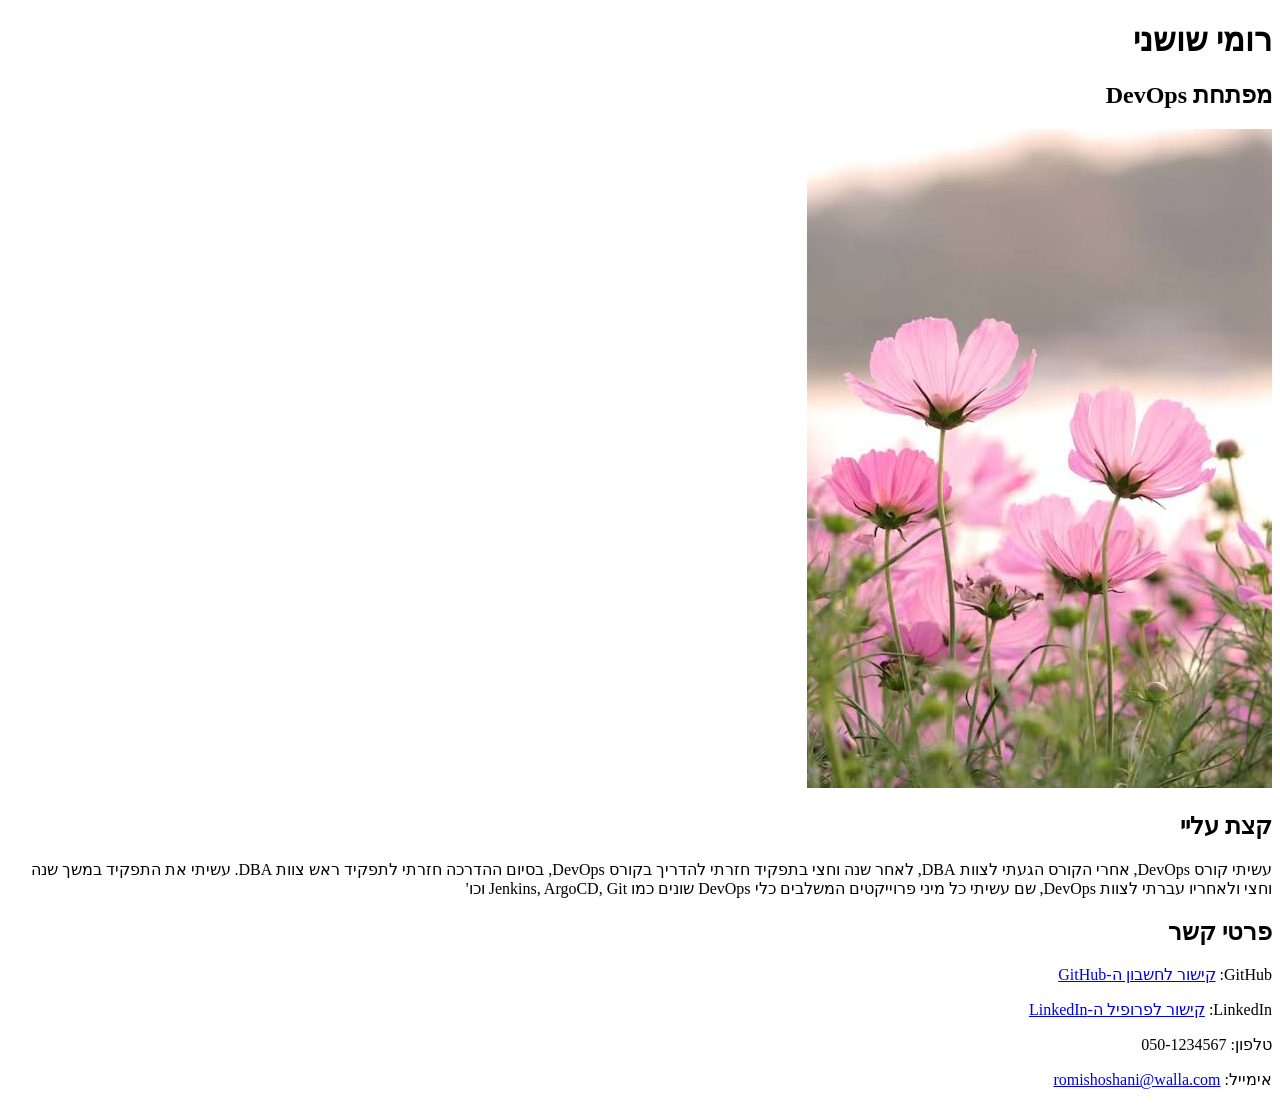
==== business_card.html @ 15e2843f "first template of business card with all the details and the profile-image" ====
<!DOCTYPE html>
<html lang="he" dir="rtl">
<head>
    <meta charset="UTF-8">
    <meta name="viewport" content="width=device-width, initial-scale=1.0">
    <title>כרטיס ביקור</title>
</head>
<body>

    <main class="business-card">

        <header class="profile-header">
            <h1 class="full-name">רומי שושני</h1>
            <h2 class="job-title">מפתחת DevOps</h2>
        </header>

        <section class="profile-image-section">
            <img
                class="profile-image"
                src="profile-image.jpg"
                alt="תמונת פרופיל"
            >
        </section>

        <section class="about-section">
            <h2 class="section-title">קצת עליי</h2>
            <p class="about-me">
                עשיתי קורס DevOps, אחרי הקורס הגעתי לצוות DBA, לאחר שנה וחצי בתפקיד חזרתי להדריך בקורס DevOps, בסיום ההדרכה חזרתי לתפקיד ראש צוות DBA. עשיתי את התפקיד במשך שנה וחצי ולאחריו עברתי לצוות DevOps, שם עשיתי כל מיני פרוייקטים המשלבים כלי DevOps שונים כמו Jenkins, ArgoCD, Git וכו'
            </p>
        </section>

        <section class="contact-section">
            <h2 class="section-title">פרטי קשר</h2>

            <p class="contact-item">
                <span class="contact-label">GitHub:</span>
                <a
                    class="github-link"
                    href="https://github.com/romishoshani12/Web-Applicatins-Task1.git"
                    target="https://github.com/romishoshani12/Web-Applicatins-Task1.git"
                    rel="noopener noreferrer"
                >
                    קישור לחשבון ה-GitHub
                </a>
            </p>

            <p class="contact-item">
                <span class="contact-label">LinkedIn:</span>
                <a
                    class="linkedin-link"
                    href="https://www.linkedin.com/in/romi"
                    target="_blank"
                    rel="noopener noreferrer"
                >
                    קישור לפרופיל ה-LinkedIn
                </a>
            </p>

            <p class="contact-item">
                <span class="contact-label">טלפון:</span>
                <a class="phone-link">
                    050-1234567
                </a>
            </p>

            <p class="contact-item">
                <span class="contact-label">אימייל:</span>
                <a class="email-link" href="mailto:romishoshani@walla.com">
                    romishoshani@walla.com
                </a>
            </p>
        </section>

    </main>

</body>
</html>
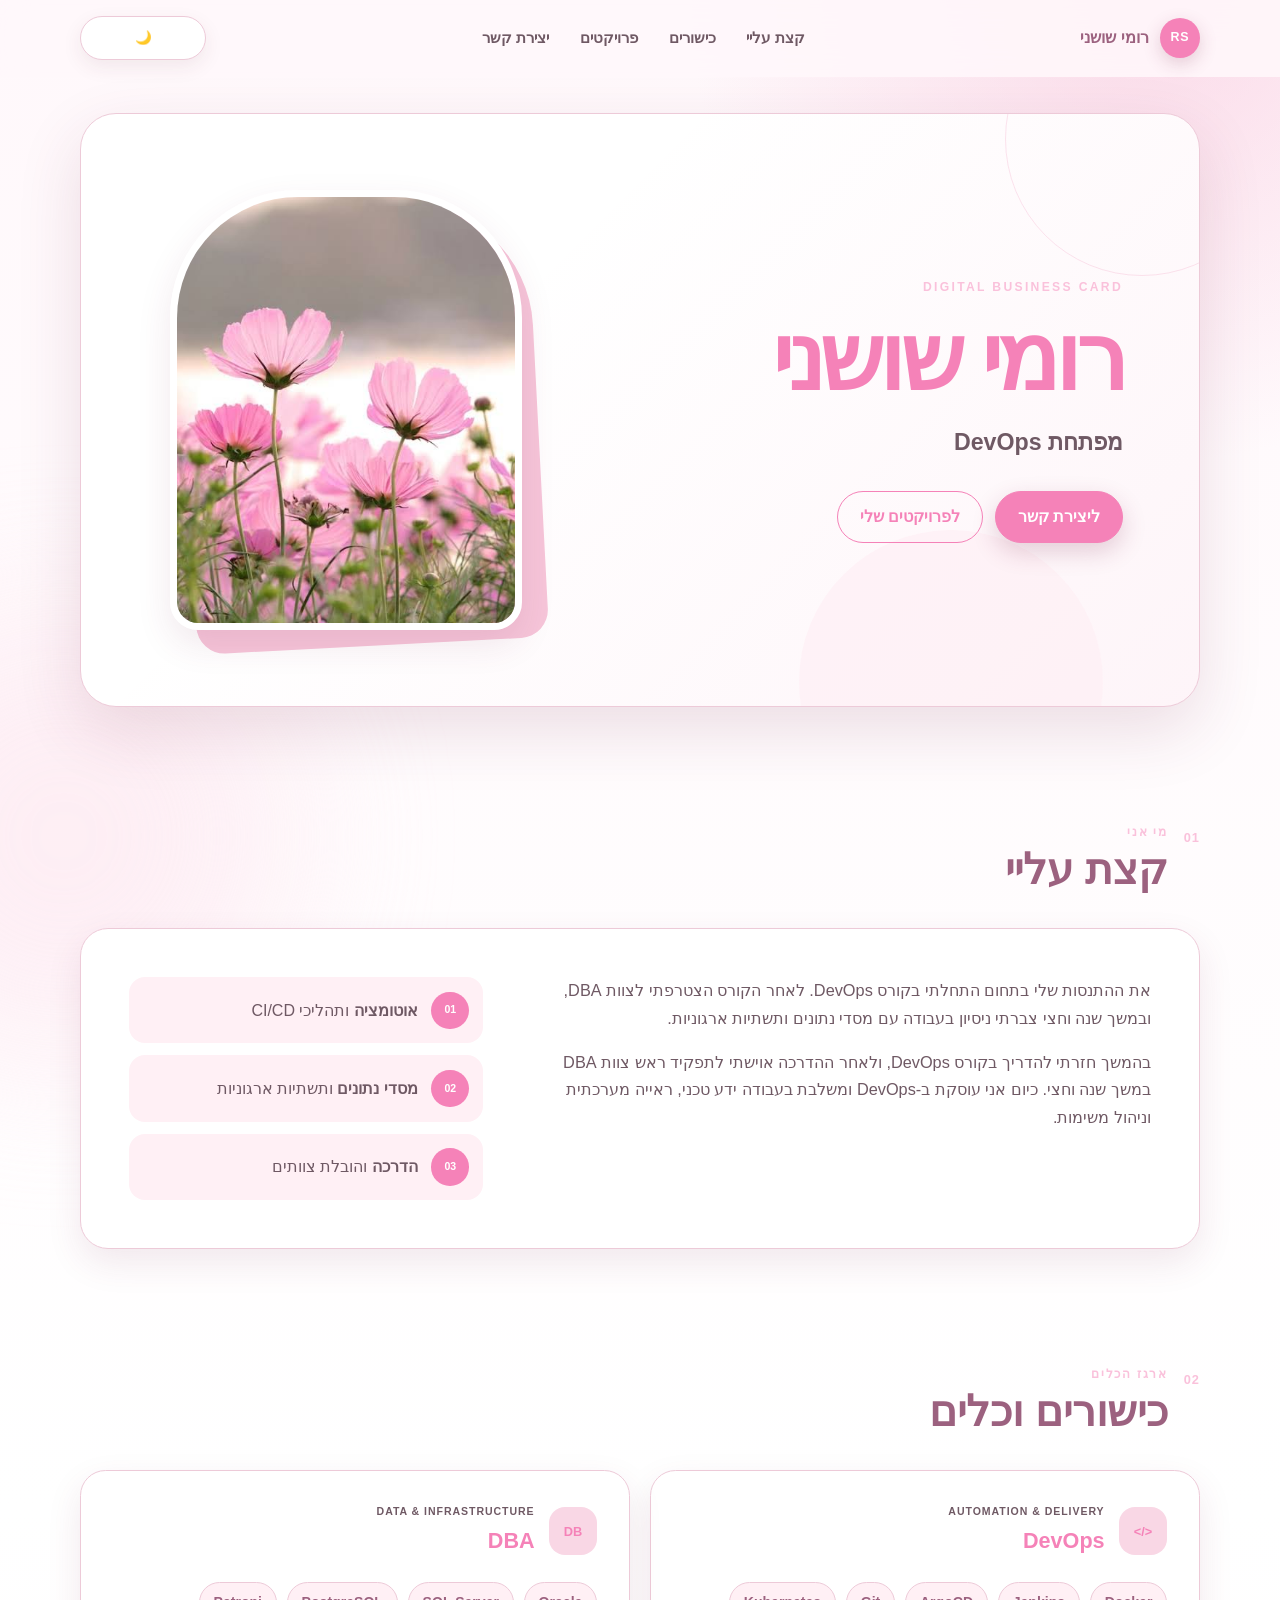
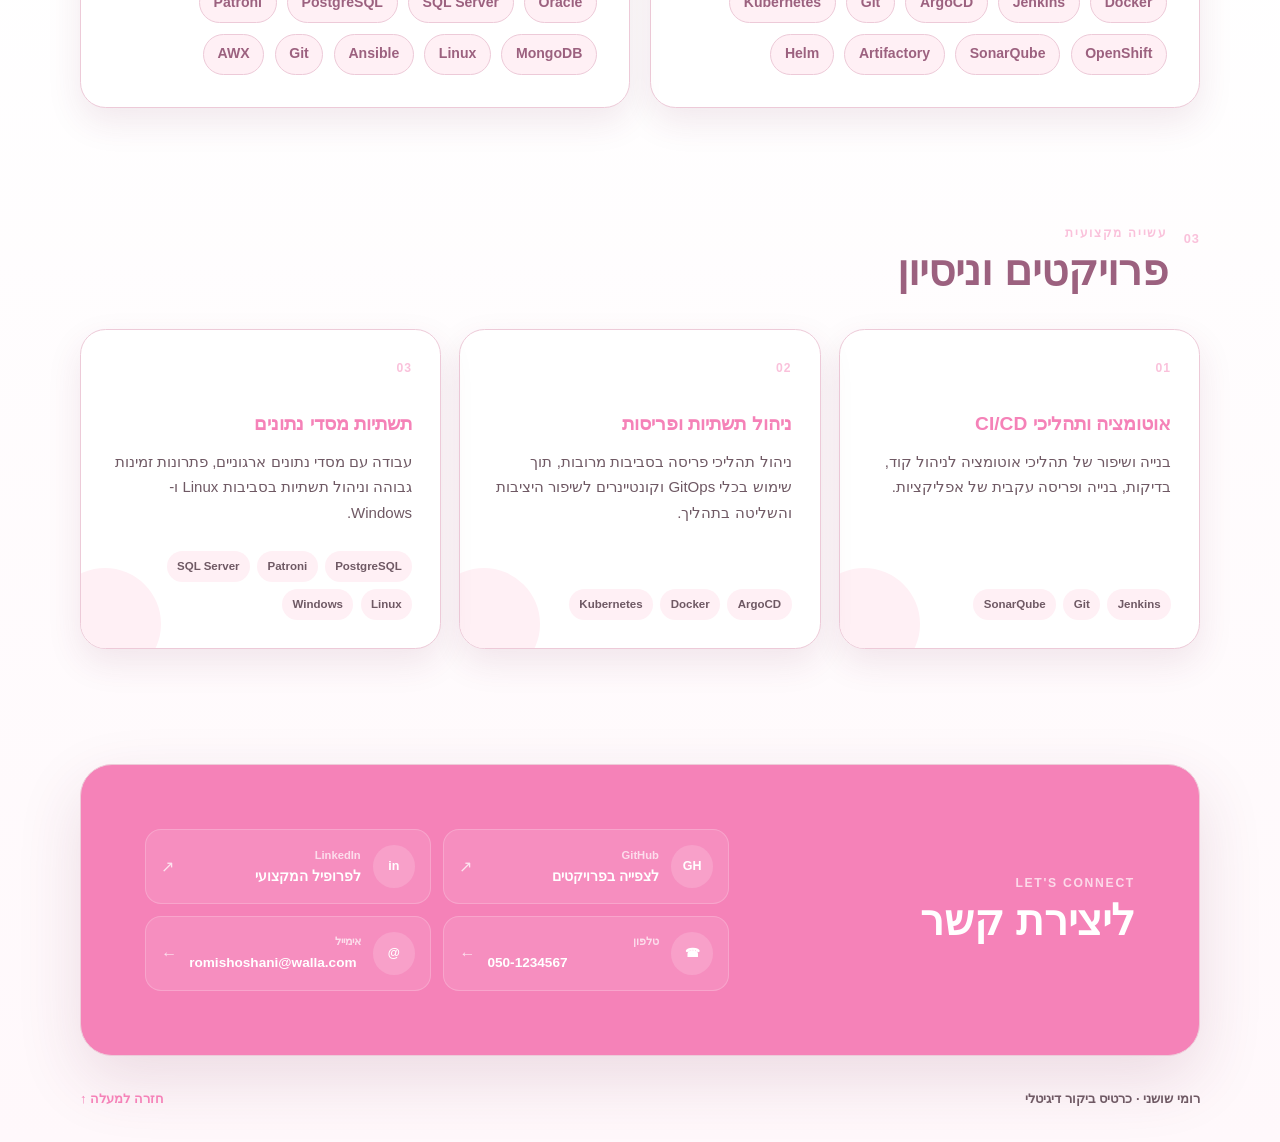
==== commit 06fc3f54: "add css file, add and design more component in the html page" ====
--- a/business_card.html
+++ b/business_card.html
@@ -3,75 +3,257 @@
 <head>
     <meta charset="UTF-8">
     <meta name="viewport" content="width=device-width, initial-scale=1.0">
-    <title>כרטיס ביקור</title>
+    <title>כרטיס ביקור | רומי שושני</title>
+    <link rel="stylesheet" href="style.css">
 </head>
 <body>
-
-    <main class="business-card">
-
-        <header class="profile-header">
-            <h1 class="full-name">רומי שושני</h1>
-            <h2 class="job-title">מפתחת DevOps</h2>
-        </header>
-
-        <section class="profile-image-section">
-            <img
-                class="profile-image"
-                src="profile-image.jpg"
-                alt="תמונת פרופיל"
-            >
-        </section>
-
-        <section class="about-section">
-            <h2 class="section-title">קצת עליי</h2>
-            <p class="about-me">
-                עשיתי קורס DevOps, אחרי הקורס הגעתי לצוות DBA, לאחר שנה וחצי בתפקיד חזרתי להדריך בקורס DevOps, בסיום ההדרכה חזרתי לתפקיד ראש צוות DBA. עשיתי את התפקיד במשך שנה וחצי ולאחריו עברתי לצוות DevOps, שם עשיתי כל מיני פרוייקטים המשלבים כלי DevOps שונים כמו Jenkins, ArgoCD, Git וכו'
-            </p>
-        </section>
-
-        <section class="contact-section">
-            <h2 class="section-title">פרטי קשר</h2>
-
-            <p class="contact-item">
-                <span class="contact-label">GitHub:</span>
-                <a
-                    class="github-link"
-                    href="https://github.com/romishoshani12/Web-Applicatins-Task1.git"
-                    target="https://github.com/romishoshani12/Web-Applicatins-Task1.git"
-                    rel="noopener noreferrer"
+    <a class="skip-link" href="#main-content">דילוג לתוכן המרכזי</a>
+
+    <header class="site-header">
+        <div class="navigation-container">
+            <a class="brand" href="#home" aria-label="חזרה לראש העמוד">
+                <span class="brand-mark" aria-hidden="true">RS</span>
+                <span class="brand-name">רומי שושני</span>
+            </a>
+
+            <nav class="main-navigation" aria-label="ניווט ראשי">
+                <ul class="navigation-list">
+                    <li><a class="navigation-link" href="#about">קצת עליי</a></li>
+                    <li><a class="navigation-link" href="#skills">כישורים</a></li>
+                    <li><a class="navigation-link" href="#projects">פרויקטים</a></li>
+                    <li><a class="navigation-link" href="#contact">יצירת קשר</a></li>
+                </ul>
+            </nav>
+
+            <div class="theme-control">
+                <input class="theme-toggle" type="checkbox" id="theme-toggle">
+                <label class="theme-toggle-label" for="theme-toggle">
+                    <span class="moon-icon" aria-hidden="true">🌙</span>
+                    <span class="sun-icon" aria-hidden="true">☀️</span>
+                </label>
+            </div>
+        </div>
+    </header>
+
+    <main id="main-content">
+        <section class="hero" id="home" aria-labelledby="profile-name">
+            <div class="hero-content">
+                <p class="eyebrow">DIGITAL BUSINESS CARD</p>
+                <h1 class="full-name" id="profile-name">רומי שושני</h1>
+                <p class="job-title">מפתחת DevOps</p>
+                <div class="hero-actions">
+                    <a class="button button-primary" href="#contact">ליצירת קשר</a>
+                    <a class="button button-secondary" href="#projects">לפרויקטים שלי</a>
+                </div>
+            </div>
+
+            <figure class="profile-visual">
+                <img
+                    class="profile-image"
+                    src="profile-image.jpg"
+                    alt="תמונת פרופיל"
                 >
-                    קישור לחשבון ה-GitHub
-                </a>
-            </p>
-
-            <p class="contact-item">
-                <span class="contact-label">LinkedIn:</span>
-                <a
-                    class="linkedin-link"
-                    href="https://www.linkedin.com/in/romi"
-                    target="_blank"
-                    rel="noopener noreferrer"
-                >
-                    קישור לפרופיל ה-LinkedIn
-                </a>
-            </p>
-
-            <p class="contact-item">
-                <span class="contact-label">טלפון:</span>
-                <a class="phone-link">
-                    050-1234567
-                </a>
-            </p>
-
-            <p class="contact-item">
-                <span class="contact-label">אימייל:</span>
-                <a class="email-link" href="mailto:romishoshani@walla.com">
-                    romishoshani@walla.com
-                </a>
-            </p>
-        </section>
-
+            </figure>
+        </section>
+
+        <section class="content-section about-section" id="about" aria-labelledby="about-title">
+            <div class="section-heading">
+                <p class="section-number">01</p>
+                <div>
+                    <p class="section-kicker">מי אני</p>
+                    <h2 class="section-title" id="about-title">קצת עליי</h2>
+                </div>
+            </div>
+
+            <div class="about-content">
+                <div class="about-copy">
+                    <p>
+                        את ההתנסות שלי בתחום התחלתי בקורס DevOps. לאחר הקורס הצטרפתי לצוות DBA,
+                        ובמשך שנה וחצי צברתי ניסיון בעבודה עם מסדי נתונים ותשתיות ארגוניות.
+                    </p>
+                    <p>
+                        בהמשך חזרתי להדריך בקורס DevOps, ולאחר ההדרכה אוישתי לתפקיד ראש צוות DBA במשך
+                        שנה וחצי. כיום אני עוסקת ב-DevOps ומשלבת בעבודה ידע טכני, ראייה מערכתית
+                        וניהול משימות.
+                    </p>
+                </div>
+
+                <ul class="highlights-list" aria-label="תחומי התמחות מרכזיים">
+                    <li>
+                        <span class="highlight-icon" aria-hidden="true">01</span>
+                        <span><strong>אוטומציה</strong> ותהליכי CI/CD</span>
+                    </li>
+                    <li>
+                        <span class="highlight-icon" aria-hidden="true">02</span>
+                        <span><strong>מסדי נתונים</strong> ותשתיות ארגוניות</span>
+                    </li>
+                    <li>
+                        <span class="highlight-icon" aria-hidden="true">03</span>
+                        <span><strong>הדרכה</strong> והובלת צוותים</span>
+                    </li>
+                </ul>
+            </div>
+        </section>
+
+        <section class="content-section skills-section" id="skills" aria-labelledby="skills-title">
+            <div class="section-heading">
+                <p class="section-number">02</p>
+                <div>
+                    <p class="section-kicker">ארגז הכלים</p>
+                    <h2 class="section-title" id="skills-title">כישורים וכלים</h2>
+                </div>
+            </div>
+
+            <div class="skills-grid">
+                <article class="skills-card">
+                    <div class="card-heading">
+                        <span class="card-icon" aria-hidden="true">&lt;/&gt;</span>
+                        <div>
+                            <p class="card-kicker">AUTOMATION &amp; DELIVERY</p>
+                            <h3 class="skills-card-title">DevOps</h3>
+                        </div>
+                    </div>
+                    <ul class="skills-list">
+                        <li class="skill-item">Docker</li>
+                        <li class="skill-item">Jenkins</li>
+                        <li class="skill-item">ArgoCD</li>
+                        <li class="skill-item">Git</li>
+                        <li class="skill-item">Kubernetes</li>
+                        <li class="skill-item">OpenShift</li>
+                        <li class="skill-item">SonarQube</li>
+                        <li class="skill-item">Artifactory</li>
+                        <li class="skill-item">Helm</li>
+                    </ul>
+                </article>
+
+                <article class="skills-card">
+                    <div class="card-heading">
+                        <span class="card-icon" aria-hidden="true">DB</span>
+                        <div>
+                            <p class="card-kicker">DATA &amp; INFRASTRUCTURE</p>
+                            <h3 class="skills-card-title">DBA</h3>
+                        </div>
+                    </div>
+                    <ul class="skills-list">
+                        <li class="skill-item">Oracle</li>
+                        <li class="skill-item">SQL Server</li>
+                        <li class="skill-item">PostgreSQL</li>
+                        <li class="skill-item">Patroni</li>
+                        <li class="skill-item">MongoDB</li>
+                        <li class="skill-item">Linux</li>
+                        <li class="skill-item">Ansible</li>
+                        <li class="skill-item">Git</li>
+                        <li class="skill-item">AWX</li>
+                    </ul>
+                </article>
+            </div>
+        </section>
+
+        <section class="content-section projects-section" id="projects" aria-labelledby="projects-title">
+            <div class="section-heading">
+                <p class="section-number">03</p>
+                <div>
+                    <p class="section-kicker">עשייה מקצועית</p>
+                    <h2 class="section-title" id="projects-title">פרויקטים וניסיון</h2>
+                </div>
+            </div>
+
+            <div class="projects-grid">
+                <article class="project-card">
+                    <p class="project-number">01</p>
+                    <h3 class="project-title">אוטומציה ותהליכי CI/CD</h3>
+                    <p class="project-description">
+                        בנייה ושיפור של תהליכי אוטומציה לניהול קוד, בדיקות, בנייה ופריסה
+                        עקבית של אפליקציות.
+                    </p>
+                    <ul class="project-tags" aria-label="כלים בפרויקט">
+                        <li>Jenkins</li>
+                        <li>Git</li>
+                        <li>SonarQube</li>
+                    </ul>
+                </article>
+
+                <article class="project-card">
+                    <p class="project-number">02</p>
+                    <h3 class="project-title">ניהול תשתיות ופריסות</h3>
+                    <p class="project-description">
+                        ניהול תהליכי פריסה בסביבות מרובות, תוך שימוש בכלי GitOps וקונטיינרים
+                        לשיפור היציבות והשליטה בתהליך.
+                    </p>
+                    <ul class="project-tags" aria-label="כלים בפרויקט">
+                        <li>ArgoCD</li>
+                        <li>Docker</li>
+                        <li>Kubernetes</li>
+                    </ul>
+                </article>
+
+                <article class="project-card">
+                    <p class="project-number">03</p>
+                    <h3 class="project-title">תשתיות מסדי נתונים</h3>
+                    <p class="project-description">
+                        עבודה עם מסדי נתונים ארגוניים, פתרונות זמינות גבוהה וניהול תשתיות
+                        בסביבות Linux ו-Windows.
+                    </p>
+                    <ul class="project-tags" aria-label="כלים בפרויקט">
+                        <li>PostgreSQL</li>
+                        <li>Patroni</li>
+                        <li>SQL Server</li>
+                        <li>Linux</li>
+                        <li>Windows</li>
+                    </ul>
+                </article>
+            </div>
+        </section>
+
+        <section class="content-section contact-section" id="contact" aria-labelledby="contact-title">
+            <div class="contact-intro">
+                <p class="section-kicker">LET'S CONNECT</p>
+                <h2 class="section-title" id="contact-title">ליצירת קשר</h2>
+            </div>
+
+            <address class="contact-list">
+                <a class="contact-item" href="https://github.com/romishoshani12/Web-Applicatins-Task1" target="_blank" rel="noopener noreferrer">
+                    <span class="contact-icon" aria-hidden="true">GH</span>
+                    <span class="contact-details">
+                        <span class="contact-label">GitHub</span>
+                        <span class="contact-value">לצפייה בפרויקטים</span>
+                    </span>
+                    <span class="contact-arrow" aria-hidden="true">↗</span>
+                </a>
+
+                <a class="contact-item" href="https://www.linkedin.com/in/%D7%A8%D7%95%D7%9E%D7%99-%D7%A9%D7%95%D7%A9%D7%A0%D7%99-748826380/" target="_blank" rel="noopener noreferrer">
+                    <span class="contact-icon" aria-hidden="true">in</span>
+                    <span class="contact-details">
+                        <span class="contact-label">LinkedIn</span>
+                        <span class="contact-value">לפרופיל המקצועי</span>
+                    </span>
+                    <span class="contact-arrow" aria-hidden="true">↗</span>
+                </a>
+
+                <a class="contact-item" href="tel:0501234567">
+                    <span class="contact-icon" aria-hidden="true">☎</span>
+                    <span class="contact-details">
+                        <span class="contact-label">טלפון</span>
+                        <span class="contact-value" dir="ltr">050-1234567</span>
+                    </span>
+                    <span class="contact-arrow" aria-hidden="true">←</span>
+                </a>
+
+                <a class="contact-item" href="mailto:romishoshani@walla.com">
+                    <span class="contact-icon" aria-hidden="true">@</span>
+                    <span class="contact-details">
+                        <span class="contact-label">אימייל</span>
+                        <span class="contact-value" dir="ltr">romishoshani@walla.com</span>
+                    </span>
+                    <span class="contact-arrow" aria-hidden="true">←</span>
+                </a>
+            </address>
+        </section>
     </main>
 
+    <footer class="site-footer">
+        <p>רומי שושני · כרטיס ביקור דיגיטלי</p>
+        <a href="#home">חזרה למעלה ↑</a>
+    </footer>
 </body>
 </html>
--- a/style.css
+++ b/style.css
@@ -0,0 +1,971 @@
+/* 1. Reset and theme variables */
+* {
+    box-sizing: border-box;
+}
+
+:root {
+    color-scheme: light;
+}
+
+html {
+    scroll-behavior: smooth;
+}
+
+body {
+    --background: #fff8fb;
+    --background-accent: #fde7f0;
+    --surface: #ffffff;
+    --surface-soft: #fff0f5;
+    --surface-strong: #f9d7e5;
+    --primary: #fac1db;
+    --primary-strong: #f582b8;
+    --primary-soft: #f6c5d9;
+    --text: #9c617f;
+    --text-soft: #6f5964;
+    --border: #edcad8;
+    --header-background: rgba(255, 248, 251, 0.88);
+    --shadow: 0 24px 65px rgba(118, 44, 78, 0.14);
+    --card-shadow: 0 14px 35px rgba(118, 44, 78, 0.1);
+
+    margin: 0;
+    min-height: 100vh;
+    overflow-x: hidden;
+    background:
+        radial-gradient(circle at 90% 0%, rgba(244, 174, 205, 0.4), transparent 29rem),
+        linear-gradient(180deg, var(--background) 0%, #ffffff 55%, var(--background) 100%);
+    color: var(--text);
+    font-family: Arial, "Segoe UI", sans-serif;
+    line-height: 1.7;
+    transition: background-color 0.3s ease, color 0.3s ease;
+}
+
+body:has(.theme-toggle:checked) {
+    --background: #171318;
+    --background-accent: #2a1d24;
+    --surface: #231b20;
+    --surface-soft: #30242a;
+    --surface-strong: #4a303d;
+    --primary: #f07bad;
+    --primary-strong: #ffb3d1;
+    --primary-soft: #6c3a50;
+    --text: #fff5f9;
+    --text-soft: #d2bbc5;
+    --border: #513844;
+    --header-background: rgba(23, 19, 24, 0.9);
+    --shadow: 0 24px 65px rgba(0, 0, 0, 0.38);
+    --card-shadow: 0 14px 35px rgba(0, 0, 0, 0.28);
+
+    color-scheme: dark;
+    background:
+        radial-gradient(circle at 90% 0%, rgba(151, 55, 98, 0.28), transparent 29rem),
+        linear-gradient(180deg, var(--background) 0%, #1d171b 55%, var(--background) 100%);
+}
+
+body::before {
+    position: fixed;
+    inset: auto auto -10rem -10rem;
+    z-index: -1;
+    width: 28rem;
+    height: 28rem;
+    border-radius: 50%;
+    background: var(--background-accent);
+    content: "";
+    filter: blur(80px);
+    opacity: 0.65;
+    pointer-events: none;
+}
+
+a {
+    color: inherit;
+}
+
+img {
+    display: block;
+    max-width: 100%;
+}
+
+button,
+input {
+    font: inherit;
+}
+
+::selection {
+    background: var(--primary);
+    color: #ffffff;
+}
+
+/* 2. Accessibility helpers */
+.skip-link {
+    position: fixed;
+    top: 0.75rem;
+    right: 0.75rem;
+    z-index: 100;
+    padding: 0.65rem 1rem;
+    border-radius: 0.65rem;
+    background: var(--primary-strong);
+    color: #ffffff;
+    font-weight: 700;
+    text-decoration: none;
+    transform: translateY(-180%);
+    transition: transform 0.2s ease;
+}
+
+.skip-link:focus {
+    transform: translateY(0);
+}
+
+/* 3. Header, navigation and theme control */
+.site-header {
+    position: sticky;
+    top: 0;
+    z-index: 20;
+    border-bottom: 1px solid transparent;
+    background: var(--header-background);
+    backdrop-filter: blur(16px);
+}
+
+.navigation-container {
+    display: grid;
+    grid-template-columns: auto 1fr auto;
+    align-items: center;
+    gap: clamp(1rem, 3vw, 2.5rem);
+    width: min(1120px, calc(100% - 2rem));
+    min-height: 4.75rem;
+    margin: 0 auto;
+}
+
+.brand {
+    display: inline-flex;
+    align-items: center;
+    gap: 0.7rem;
+    font-weight: 800;
+    text-decoration: none;
+}
+
+.brand-mark {
+    display: grid;
+    width: 2.5rem;
+    height: 2.5rem;
+    place-items: center;
+    border-radius: 50%;
+    background: var(--primary-strong);
+    color: var(--surface);
+    font-size: 0.78rem;
+    letter-spacing: 0.06em;
+    box-shadow: 0 6px 18px rgba(126, 33, 77, 0.2);
+}
+
+.brand-name {
+    white-space: nowrap;
+}
+
+.navigation-list {
+    display: flex;
+    align-items: center;
+    justify-content: center;
+    gap: clamp(0.8rem, 2.4vw, 2rem);
+    margin: 0;
+    padding: 0;
+    list-style: none;
+}
+
+.navigation-link {
+    position: relative;
+    color: var(--text-soft);
+    font-size: 0.94rem;
+    font-weight: 700;
+    text-decoration: none;
+    transition: color 0.2s ease;
+}
+
+.navigation-link::after {
+    position: absolute;
+    right: 0;
+    bottom: -0.38rem;
+    width: 100%;
+    height: 2px;
+    border-radius: 999px;
+    background: var(--primary);
+    content: "";
+    transform: scaleX(0);
+    transform-origin: right;
+    transition: transform 0.2s ease;
+}
+
+.navigation-link:hover,
+.navigation-link:focus-visible {
+    color: var(--primary-strong);
+}
+
+.navigation-link:hover::after,
+.navigation-link:focus-visible::after {
+    transform: scaleX(1);
+}
+
+.theme-control {
+    position: relative;
+}
+
+.theme-toggle {
+    position: absolute;
+    width: 1px;
+    height: 1px;
+    overflow: hidden;
+    clip-path: inset(50%);
+    white-space: nowrap;
+}
+
+.theme-toggle-label {
+    display: inline-flex;
+    align-items: center;
+    justify-content: center;
+    gap: 0.48rem;
+    min-width: 7.9rem;
+    padding: 0.58rem 0.85rem;
+    border: 1px solid var(--border);
+    border-radius: 999px;
+    background: var(--surface);
+    color: var(--primary-strong);
+    font-size: 0.84rem;
+    font-weight: 800;
+    cursor: pointer;
+    box-shadow: 0 7px 20px rgba(83, 35, 57, 0.08);
+    transition: border-color 0.2s ease, transform 0.2s ease, background-color 0.2s ease;
+}
+
+.theme-toggle-label:hover {
+    border-color: var(--primary);
+    transform: translateY(-1px);
+}
+
+.theme-toggle:focus-visible + .theme-toggle-label {
+    outline: 3px solid var(--primary-soft);
+    outline-offset: 3px;
+}
+
+.sun-icon,
+.light-mode-text {
+    display: none;
+}
+
+.theme-toggle:checked + .theme-toggle-label .moon-icon {
+    display: none;
+}
+
+.theme-toggle:checked + .theme-toggle-label .sun-icon {
+    display: inline;
+}
+
+/* 4. Shared layout and section headings */
+main {
+    width: min(1120px, calc(100% - 2rem));
+    margin: 2.25rem auto 0;
+}
+
+.hero,
+.content-section {
+    scroll-margin-top: 6rem;
+}
+
+.content-section {
+    padding: clamp(4.5rem, 9vw, 7.5rem) 0 0;
+}
+
+.section-heading {
+    display: flex;
+    align-items: flex-start;
+    gap: 1rem;
+    margin-bottom: 2rem;
+}
+
+.section-number {
+    margin: 0.3rem 0 0;
+    color: var(--primary);
+    font-size: 0.8rem;
+    font-weight: 900;
+    letter-spacing: 0.08em;
+}
+
+.section-kicker {
+    margin: 0 0 0.15rem;
+    color: var(--primary);
+    font-size: 0.76rem;
+    font-weight: 900;
+    letter-spacing: 0.14em;
+}
+
+.section-title {
+    margin: 0;
+    color: var(--text);
+    font-size: clamp(1.8rem, 4vw, 2.65rem);
+    line-height: 1.2;
+}
+
+/* 5. Hero */
+.hero {
+    position: relative;
+    display: grid;
+    grid-template-columns: minmax(0, 1.15fr) minmax(17rem, 0.85fr);
+    align-items: center;
+    gap: clamp(2rem, 6vw, 5rem);
+    overflow: hidden;
+    min-height: 36rem;
+    padding: clamp(2rem, 6vw, 4.75rem);
+    border: 1px solid var(--border);
+    border-radius: 2.25rem;
+    background:
+        linear-gradient(135deg, transparent 35%, rgba(240, 123, 173, 0.08)),
+        var(--surface);
+    box-shadow: var(--shadow);
+}
+
+.hero::before {
+    position: absolute;
+    top: -7rem;
+    right: -5rem;
+    width: 17rem;
+    height: 17rem;
+    border: 1px solid var(--primary-soft);
+    border-radius: 50%;
+    content: "";
+    opacity: 0.48;
+}
+
+.hero::after {
+    position: absolute;
+    right: 6rem;
+    bottom: -8rem;
+    width: 19rem;
+    height: 19rem;
+    border-radius: 50%;
+    background: var(--surface-soft);
+    content: "";
+    opacity: 0.72;
+}
+
+.hero-content,
+.profile-visual {
+    position: relative;
+    z-index: 1;
+}
+
+.eyebrow {
+    margin: 0 0 1rem;
+    color: var(--primary);
+    font-size: 0.76rem;
+    font-weight: 900;
+    letter-spacing: 0.19em;
+}
+
+.full-name {
+    max-width: 10ch;
+    margin: 0;
+    color: var(--primary-strong);
+    font-size: clamp(3rem, 8vw, 5.7rem);
+    line-height: 0.98;
+    letter-spacing: -0.045em;
+}
+
+.job-title {
+    margin: 1.2rem 0 0;
+    color: var(--text-soft);
+    font-size: clamp(1.15rem, 2.4vw, 1.45rem);
+    font-weight: 800;
+}
+
+.hero-actions {
+    display: flex;
+    flex-wrap: wrap;
+    gap: 0.8rem;
+    margin-top: 1.8rem;
+}
+
+.button {
+    display: inline-flex;
+    align-items: center;
+    justify-content: center;
+    min-height: 3rem;
+    padding: 0.7rem 1.35rem;
+    border: 1px solid var(--primary-strong);
+    border-radius: 999px;
+    font-weight: 800;
+    text-decoration: none;
+    transition: transform 0.2s ease, box-shadow 0.2s ease, background-color 0.2s ease;
+}
+
+.button:hover,
+.button:focus-visible {
+    transform: translateY(-2px);
+}
+
+.button:focus-visible {
+    outline: 3px solid var(--primary-soft);
+    outline-offset: 3px;
+}
+
+.button-primary {
+    background: var(--primary-strong);
+    color: var(--surface);
+    box-shadow: 0 9px 24px rgba(126, 33, 77, 0.2);
+}
+
+.button-secondary {
+    background: transparent;
+    color: var(--primary-strong);
+}
+
+.profile-visual {
+    width: min(100%, 22rem);
+    margin: 0 auto;
+}
+
+.profile-visual::before {
+    position: absolute;
+    inset: 1rem -1rem -1rem 1rem;
+    z-index: -1;
+    border-radius: 8rem 8rem 1.75rem 1.75rem;
+    background: var(--primary-soft);
+    content: "";
+    transform: rotate(-3deg);
+}
+
+.profile-image {
+    width: 100%;
+    aspect-ratio: 4 / 5;
+    border: 0.45rem solid var(--surface);
+    border-radius: 8rem 8rem 1.75rem 1.75rem;
+    object-fit: cover;
+    box-shadow: var(--card-shadow);
+}
+
+/* 6. About */
+.about-content {
+    display: grid;
+    grid-template-columns: minmax(0, 1.25fr) minmax(18rem, 0.75fr);
+    gap: clamp(2rem, 6vw, 5rem);
+    padding: clamp(1.7rem, 4vw, 3rem);
+    border: 1px solid var(--border);
+    border-radius: 1.75rem;
+    background: var(--surface);
+    box-shadow: var(--card-shadow);
+}
+
+.about-copy p {
+    margin: 0;
+    color: var(--text-soft);
+    font-size: 1.02rem;
+}
+
+.about-copy p + p {
+    margin-top: 1rem;
+}
+
+.highlights-list {
+    display: grid;
+    gap: 0.75rem;
+    align-content: center;
+    margin: 0;
+    padding: 0;
+    list-style: none;
+}
+
+.highlights-list li {
+    display: flex;
+    align-items: center;
+    gap: 0.85rem;
+    padding: 0.9rem;
+    border-radius: 1rem;
+    background: var(--surface-soft);
+    color: var(--text-soft);
+}
+
+.highlight-icon {
+    display: grid;
+    width: 2.35rem;
+    height: 2.35rem;
+    flex: 0 0 auto;
+    place-items: center;
+    border-radius: 50%;
+    background: var(--primary-strong);
+    color: var(--surface);
+    font-size: 0.66rem;
+    font-weight: 900;
+}
+
+/* 7. Skills */
+.skills-grid {
+    display: grid;
+    grid-template-columns: repeat(2, minmax(0, 1fr));
+    gap: 1.25rem;
+}
+
+.skills-card {
+    padding: clamp(1.4rem, 3vw, 2rem);
+    border: 1px solid var(--border);
+    border-radius: 1.6rem;
+    background: var(--surface);
+    box-shadow: var(--card-shadow);
+    transition: border-color 0.2s ease, transform 0.2s ease;
+}
+
+.skills-card:hover {
+    border-color: var(--primary-soft);
+    transform: translateY(-4px);
+}
+
+.card-heading {
+    display: flex;
+    align-items: center;
+    gap: 0.9rem;
+    margin-bottom: 1.4rem;
+}
+
+.card-icon {
+    display: grid;
+    width: 3rem;
+    height: 3rem;
+    flex: 0 0 auto;
+    place-items: center;
+    border-radius: 1rem;
+    background: var(--surface-strong);
+    color: var(--primary-strong);
+    font-size: 0.8rem;
+    font-weight: 900;
+}
+
+.card-kicker {
+    margin: 0;
+    color: var(--text-soft);
+    font-size: 0.66rem;
+    font-weight: 800;
+    letter-spacing: 0.09em;
+}
+
+.skills-card-title {
+    margin: 0.1rem 0 0;
+    color: var(--primary-strong);
+    font-size: 1.35rem;
+}
+
+.skills-list {
+    display: flex;
+    flex-wrap: wrap;
+    gap: 0.65rem;
+    margin: 0;
+    padding: 0;
+    list-style: none;
+}
+
+.skill-item {
+    padding: 0.48rem 0.85rem;
+    border: 1px solid var(--border);
+    border-radius: 999px;
+    background: var(--surface-soft);
+    color: var(--text);
+    font-size: 0.88rem;
+    font-weight: 800;
+}
+
+/* 8. Projects */
+.projects-grid {
+    display: grid;
+    grid-template-columns: repeat(3, minmax(0, 1fr));
+    gap: 1.15rem;
+}
+
+.project-card {
+    position: relative;
+    display: flex;
+    flex-direction: column;
+    min-height: 20rem;
+    overflow: hidden;
+    padding: 1.75rem;
+    border: 1px solid var(--border);
+    border-radius: 1.6rem;
+    background: var(--surface);
+    box-shadow: var(--card-shadow);
+    transition: border-color 0.2s ease, transform 0.2s ease;
+}
+
+.project-card::after {
+    position: absolute;
+    left: -2rem;
+    bottom: -2rem;
+    width: 7rem;
+    height: 7rem;
+    border-radius: 50%;
+    background: var(--surface-soft);
+    content: "";
+}
+
+.project-card:hover {
+    border-color: var(--primary-soft);
+    transform: translateY(-5px);
+}
+
+.project-number {
+    margin: 0 0 2rem;
+    color: var(--primary);
+    font-size: 0.76rem;
+    font-weight: 900;
+    letter-spacing: 0.08em;
+}
+
+.project-title {
+    margin: 0 0 0.75rem;
+    color: var(--primary-strong);
+    font-size: 1.2rem;
+    line-height: 1.35;
+}
+
+.project-description {
+    margin: 0;
+    color: var(--text-soft);
+    font-size: 0.94rem;
+}
+
+.project-tags {
+    position: relative;
+    z-index: 1;
+    display: flex;
+    flex-wrap: wrap;
+    gap: 0.45rem;
+    margin: auto 0 0;
+    padding: 1.5rem 0 0;
+    list-style: none;
+}
+
+.project-tags li {
+    padding: 0.35rem 0.65rem;
+    border-radius: 999px;
+    background: var(--surface-soft);
+    color: var(--text-soft);
+    font-size: 0.72rem;
+    font-weight: 800;
+}
+
+/* 9. Contact */
+.contact-section {
+    display: grid;
+    grid-template-columns: minmax(15rem, 0.72fr) minmax(0, 1.28fr);
+    gap: clamp(2rem, 6vw, 5rem);
+    align-items: center;
+    margin-top: clamp(4.5rem, 9vw, 7.5rem);
+    padding: clamp(2rem, 6vw, 4rem);
+    border: 1px solid var(--border);
+    border-radius: 2rem;
+    background: var(--primary-strong);
+    color: var(--surface);
+    box-shadow: var(--shadow);
+}
+
+.contact-intro .section-kicker,
+.contact-intro .section-title,
+.contact-intro p {
+    color: inherit;
+}
+
+.contact-intro .section-kicker {
+    opacity: 0.7;
+}
+
+.contact-intro p:last-child {
+    max-width: 30rem;
+    margin: 0.9rem 0 0;
+    opacity: 0.78;
+}
+
+.contact-list {
+    display: grid;
+    grid-template-columns: repeat(2, minmax(0, 1fr));
+    gap: 0.75rem;
+    font-style: normal;
+}
+
+.contact-item {
+    display: grid;
+    grid-template-columns: auto minmax(0, 1fr) auto;
+    align-items: center;
+    gap: 0.75rem;
+    min-width: 0;
+    padding: 0.95rem;
+    border: 1px solid rgba(255, 255, 255, 0.2);
+    border-radius: 1rem;
+    background: rgba(255, 255, 255, 0.1);
+    color: inherit;
+    text-decoration: none;
+    transition: background-color 0.2s ease, transform 0.2s ease;
+}
+
+.contact-item:hover,
+.contact-item:focus-visible {
+    background: rgba(255, 255, 255, 0.18);
+    transform: translateY(-2px);
+}
+
+.contact-item:focus-visible {
+    outline: 3px solid var(--primary-soft);
+    outline-offset: 3px;
+}
+
+.contact-icon {
+    display: grid;
+    width: 2.65rem;
+    height: 2.65rem;
+    place-items: center;
+    border-radius: 50%;
+    background: rgba(255, 255, 255, 0.16);
+    font-size: 0.78rem;
+    font-weight: 900;
+}
+
+.contact-details {
+    min-width: 0;
+}
+
+.contact-label,
+.contact-value {
+    display: block;
+}
+
+.contact-label {
+    font-size: 0.7rem;
+    font-weight: 700;
+    opacity: 0.7;
+}
+
+.contact-value {
+    overflow: hidden;
+    font-size: 0.85rem;
+    font-weight: 800;
+    text-overflow: ellipsis;
+    white-space: nowrap;
+}
+
+.contact-arrow {
+    font-size: 1rem;
+    opacity: 0.75;
+}
+
+/* 10. Footer */
+.site-footer {
+    display: flex;
+    align-items: center;
+    justify-content: space-between;
+    gap: 1rem;
+    width: min(1120px, calc(100% - 2rem));
+    margin: 0 auto;
+    padding: 2rem 0;
+    color: var(--text-soft);
+    font-size: 0.82rem;
+    font-weight: 700;
+}
+
+.site-footer p {
+    margin: 0;
+}
+
+.site-footer a {
+    color: var(--primary-strong);
+    text-decoration: none;
+}
+
+.site-footer a:hover,
+.site-footer a:focus-visible {
+    text-decoration: underline;
+    text-underline-offset: 0.3rem;
+}
+
+/* 11. Responsive layout */
+@media (max-width: 900px) {
+    .navigation-container {
+        grid-template-columns: auto 1fr auto;
+        gap: 1rem;
+    }
+
+    .brand-name {
+        display: none;
+    }
+
+    .hero {
+        grid-template-columns: minmax(0, 1.05fr) minmax(15rem, 0.95fr);
+        gap: 2rem;
+    }
+
+    .about-content {
+        grid-template-columns: 1fr;
+    }
+
+    .projects-grid {
+        grid-template-columns: 1fr 1fr;
+    }
+
+    .project-card:last-child {
+        grid-column: 1 / -1;
+        min-height: 16rem;
+    }
+
+    .contact-section {
+        grid-template-columns: 1fr;
+    }
+}
+
+@media (max-width: 720px) {
+    .site-header {
+        border-color: var(--border);
+    }
+
+    .navigation-container {
+        grid-template-columns: 1fr auto;
+        gap: 0.65rem 1rem;
+        padding: 0.65rem 0;
+    }
+
+    .brand-name {
+        display: inline;
+    }
+
+    .main-navigation {
+        grid-column: 1 / -1;
+        grid-row: 2;
+        overflow-x: auto;
+        padding-bottom: 0.15rem;
+        scrollbar-width: none;
+    }
+
+    .main-navigation::-webkit-scrollbar {
+        display: none;
+    }
+
+    .navigation-list {
+        justify-content: flex-start;
+        width: max-content;
+        min-width: 100%;
+        gap: 1.35rem;
+    }
+
+    .navigation-link {
+        font-size: 0.82rem;
+    }
+
+    main {
+        margin-top: 1.25rem;
+    }
+
+    .hero,
+    .content-section {
+        scroll-margin-top: 8.5rem;
+    }
+
+    .hero {
+        grid-template-columns: 1fr;
+        min-height: auto;
+        padding: 2rem;
+        border-radius: 1.65rem;
+    }
+
+    .hero-content {
+        text-align: center;
+    }
+
+    .full-name {
+        max-width: none;
+    }
+
+    .hero-actions {
+        justify-content: center;
+    }
+
+    .profile-visual {
+        width: min(100%, 20rem);
+    }
+
+    .skills-grid,
+    .projects-grid,
+    .contact-list {
+        grid-template-columns: 1fr;
+    }
+
+    .project-card,
+    .project-card:last-child {
+        grid-column: auto;
+        min-height: 17rem;
+    }
+}
+
+@media (max-width: 460px) {
+    .navigation-container,
+    main,
+    .site-footer {
+        width: min(100% - 1.15rem, 1120px);
+    }
+
+    .brand-name {
+        font-size: 0.9rem;
+    }
+
+    .brand-mark {
+        width: 2.2rem;
+        height: 2.2rem;
+    }
+
+    .theme-toggle-label {
+        min-width: 2.65rem;
+        padding: 0.58rem;
+    }
+
+    .dark-mode-text,
+    .light-mode-text {
+        display: none;
+    }
+
+    .theme-toggle:checked + .theme-toggle-label .light-mode-text {
+        display: none;
+    }
+
+    .hero {
+        padding: 1.5rem;
+    }
+
+    .full-name {
+        font-size: clamp(2.7rem, 16vw, 4rem);
+    }
+
+    .hero-actions {
+        display: grid;
+    }
+
+    .button {
+        width: 100%;
+    }
+
+    .section-heading {
+        gap: 0.7rem;
+    }
+
+    .about-content,
+    .skills-card,
+    .project-card,
+    .contact-section {
+        padding: 1.25rem;
+        border-radius: 1.25rem;
+    }
+
+    .site-footer {
+        flex-direction: column;
+        text-align: center;
+    }
+}
+
+@media (prefers-reduced-motion: reduce) {
+    html {
+        scroll-behavior: auto;
+    }
+
+    *,
+    *::before,
+    *::after {
+        scroll-behavior: auto !important;
+        transition-duration: 0.01ms !important;
+    }
+}
